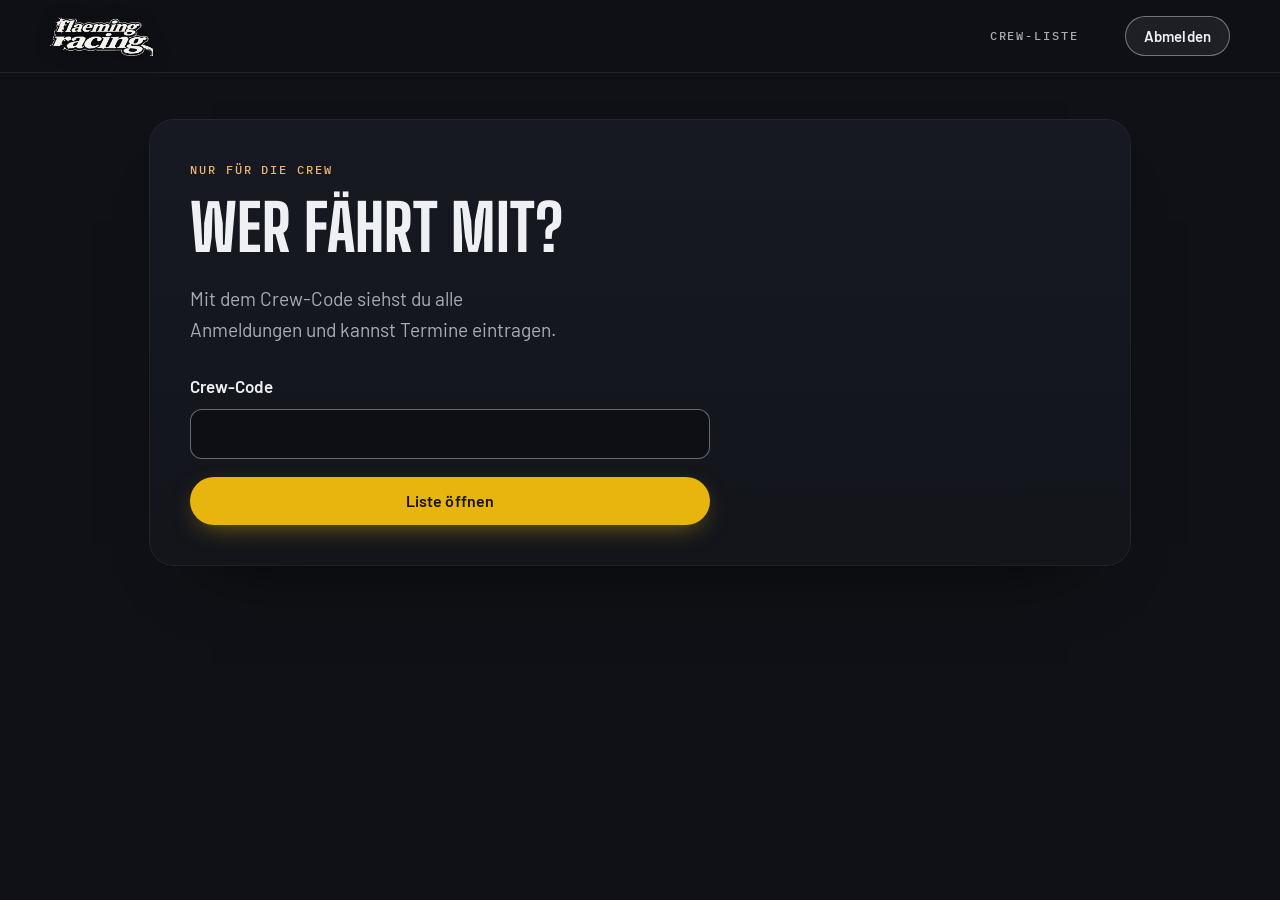
==== crew.html @ 94ff25c2 "Flaeming Racing Website: Garagentor-Held, Abschnitte, Anmeldung mit Crew-Liste Co-Authored-By: Claud" ====
<!doctype html>
<html lang="de">
<head>
<meta charset="utf-8">
<meta name="viewport" content="width=device-width, initial-scale=1, viewport-fit=cover">
<title>Crew-Liste · Flaeming Racing</title>
<meta name="robots" content="noindex, nofollow">
<meta name="theme-color" content="#101116">
<meta name="color-scheme" content="dark">
<link rel="icon" href="data:image/svg+xml,%3Csvg xmlns='http://www.w3.org/2000/svg' viewBox='0 0 64 64'%3E%3Crect width='64' height='64' rx='14' fill='%23101116'/%3E%3Cpath d='M7 30h7c6 0 9-8 19-8 9 0 14 4 18 8l5 2v4l-5 2c-4 4-9 8-18 8-10 0-13-8-19-8H7z' fill='%23c9cdd3'/%3E%3Crect x='51' y='31' width='8' height='6' rx='2' fill='%23e8b40e'/%3E%3C/svg%3E">
<link rel="stylesheet" href="assets/fonts/fonts.css">
<link rel="stylesheet" href="assets/css/site.css">
<link rel="stylesheet" href="assets/css/crew.css">
</head>
<body class="crew-seite">
<header class="nav fest">
  <a class="nav-logo" href="index.html" aria-label="Zur Startseite">
    <img src="assets/bilder/logo-schrift.png" alt="Flaeming Racing" width="756" height="294">
  </a>
  <p class="crew-titel mono">Crew-Liste</p>
  <button class="btn btn-glas btn-klein" id="abmelden" type="button" hidden>Abmelden</button>
</header>

<main class="crew-main" id="main" tabindex="-1">
  <!-- Anmelden mit Crew-Code -->
  <section class="crew-karte" id="tuer">
    <p class="kicker">Nur für die Crew</p>
    <h1 class="h-sek">Wer fährt mit?</h1>
    <p class="lead">Mit dem Crew-Code siehst du alle Anmeldungen und kannst Termine eintragen.</p>
    <form id="code-form" class="crew-form" novalidate>
      <div class="feld">
        <label for="code">Crew-Code</label>
        <input id="code" type="password" autocomplete="current-password" required>
      </div>
      <p class="fehler" id="code-fehler" role="alert"></p>
      <button class="btn btn-gelb" type="submit">Liste öffnen</button>
    </form>
  </section>

  <!-- Die Liste -->
  <div id="liste" hidden>
    <section class="crew-karte">
      <h2 class="crew-h" id="termin-h">Termin eintragen</h2>
      <form id="termin-form" class="crew-form crew-raster" novalidate>
        <input type="hidden" id="t-id">
        <div class="feld"><label for="t-datum">Datum</label><input id="t-datum" type="date" required></div>
        <div class="feld"><label for="t-km">Kilometer <span class="frei">freiwillig</span></label><input id="t-km" type="number" min="1" max="1000" inputmode="numeric" placeholder="50"></div>
        <div class="feld"><label for="t-status">Status</label>
          <select id="t-status"><option value="geplant">geplant</option><option value="verschoben">verschoben</option><option value="abgesagt">abgesagt</option></select></div>
        <div class="feld feld-breit"><label for="t-hinweis">Hinweis <span class="frei">freiwillig</span></label><input id="t-hinweis" type="text" maxlength="140" placeholder="z. B. Verschoben wegen Regen"></div>
        <p class="fehler feld-breit" id="termin-fehler" role="alert"></p>
        <div class="knoepfe feld-breit">
          <button class="btn btn-gelb" type="submit" id="termin-speichern">Termin speichern</button>
          <button class="btn btn-glas" type="button" id="termin-neu" hidden>Neuer Termin statt Ändern</button>
        </div>
        <p class="hilfe feld-breit">Ein neuer Termin übernimmt alle Anmeldungen, die noch ohne Termin sind. Termine verschwinden 30 Tage nach der Ausfahrt von selbst, mit ihren Anmeldungen.</p>
      </form>
    </section>

    <div id="termine"></div>

    <section class="crew-karte crew-klein">
      <h2 class="crew-h">Crew-Code ändern</h2>
      <form id="neu-form" class="crew-form crew-raster" novalidate>
        <div class="feld"><label for="neu-code">Neuer Code</label><input id="neu-code" type="password" autocomplete="new-password" minlength="6"></div>
        <div class="feld"><label for="neu-code2">Noch einmal</label><input id="neu-code2" type="password" autocomplete="new-password" minlength="6"></div>
        <p class="fehler feld-breit" id="neu-fehler" role="alert"></p>
        <div class="knoepfe feld-breit"><button class="btn btn-glas" type="submit">Code ändern</button></div>
      </form>
    </section>
  </div>
  <p class="crew-status" id="status" aria-live="polite"></p>
</main>

<template id="tpl-termin">
  <section class="crew-karte termin">
    <div class="termin-kopf">
      <div>
        <p class="mono termin-status"></p>
        <h2 class="crew-h termin-datum"></h2>
        <p class="termin-hinweis"></p>
      </div>
      <div class="knoepfe">
        <button class="btn btn-glas btn-klein" data-aktion="kopieren" type="button">Namen kopieren</button>
        <button class="btn btn-glas btn-klein" data-aktion="bearbeiten" type="button">Bearbeiten</button>
        <button class="btn btn-glas btn-klein btn-gefahr" data-aktion="loeschen" type="button">Termin löschen</button>
      </div>
    </div>
    <p class="termin-anzahl"></p>
    <ul class="leute" role="list"></ul>
  </section>
</template>

<script src="assets/js/crew.js" defer></script>
</body>
</html>
---- assets/fonts/fonts.css ----
@font-face{font-family:'Barlow';font-style:normal;font-weight:400;font-display:swap;src:url('barlow-400.woff2') format('woff2');unicode-range:U+0000-00FF, U+0131, U+0152-0153, U+02BB-02BC, U+02C6, U+02DA, U+02DC, U+0304, U+0308, U+0329, U+2000-206F, U+20AC, U+2122, U+2191, U+2193, U+2212, U+2215, U+FEFF, U+FFFD}
@font-face{font-family:'Barlow';font-style:normal;font-weight:500;font-display:swap;src:url('barlow-500.woff2') format('woff2');unicode-range:U+0000-00FF, U+0131, U+0152-0153, U+02BB-02BC, U+02C6, U+02DA, U+02DC, U+0304, U+0308, U+0329, U+2000-206F, U+20AC, U+2122, U+2191, U+2193, U+2212, U+2215, U+FEFF, U+FFFD}
@font-face{font-family:'Barlow';font-style:normal;font-weight:600;font-display:swap;src:url('barlow-600.woff2') format('woff2');unicode-range:U+0000-00FF, U+0131, U+0152-0153, U+02BB-02BC, U+02C6, U+02DA, U+02DC, U+0304, U+0308, U+0329, U+2000-206F, U+20AC, U+2122, U+2191, U+2193, U+2212, U+2215, U+FEFF, U+FFFD}
@font-face{font-family:'IBM Plex Mono';font-style:normal;font-weight:500;font-display:swap;src:url('ibm-plex-mono-500.woff2') format('woff2');unicode-range:U+0000-00FF, U+0131, U+0152-0153, U+02BB-02BC, U+02C6, U+02DA, U+02DC, U+0304, U+0308, U+0329, U+2000-206F, U+20AC, U+2122, U+2191, U+2193, U+2212, U+2215, U+FEFF, U+FFFD}
@font-face{font-family:'Big Shoulders Display';font-style:normal;font-weight:800 900;font-display:swap;src:url('big-shoulders-display.woff2') format('woff2');unicode-range:U+0000-00FF, U+0131, U+0152-0153, U+02BB-02BC, U+02C6, U+02DA, U+02DC, U+0304, U+0308, U+0329, U+2000-206F, U+20AC, U+2122, U+2191, U+2193, U+2212, U+2215, U+FEFF, U+FFFD}
---- assets/css/site.css ----
/* Flaeming Racing · Gestaltung
   Farben aus den Bildern gemessen: Decke #121318, Abendhimmel #616399, Horizont #d28c66,
   Boden im Licht #eeb46f, Tank-Gelb der gelben Simme #e8b40e. */

:root{
  --canvas:#101116;
  --panel:#171922;
  --panel-2:#1d2029;
  --linie:rgba(238,240,243,.09);
  --linie-stark:rgba(238,240,243,.42);
  --accent:#e8b40e;
  --accent-hover:#f5c52a;
  --accent-muted:rgba(232,180,14,.22);
  --accent-text:#16130a;
  --glow:#eeb46f;
  --horizont:#d28c66;
  --daemmerung:#616399;
  --dunst:#8fa3c2;
  --text-primary:#eef0f3;
  --text-secondary:#a9adb8;
  --fehler:#ff9b8a;

  --f-display:'Big Shoulders Display',Impact,'Arial Narrow',sans-serif;
  --f-text:'Barlow',system-ui,-apple-system,'Segoe UI',sans-serif;
  --f-mono:'IBM Plex Mono',ui-monospace,Consolas,monospace;

  --ease-out:cubic-bezier(.16,1,.3,1);
  --ease-io:cubic-bezier(.65,0,.35,1);
  --tshadow:0 1px 2px rgba(5,5,10,.95),0 3px 12px rgba(5,5,10,.78),0 10px 44px rgba(5,5,10,.8);
  --rand:min(1180px,calc(100vw - 40px));
}

*,*::before,*::after{box-sizing:border-box}
html{overflow-x:hidden;overflow-x:clip;scroll-behavior:smooth;-webkit-text-size-adjust:100%;scroll-padding-top:84px}
body{margin:0;overflow-x:hidden;overflow-x:clip;background:var(--canvas);color:var(--text-primary);
  font:400 1.0625rem/1.6 var(--f-text);-webkit-font-smoothing:antialiased;
  animation:seiteEin .9s var(--ease-out) both}
@keyframes seiteEin{from{opacity:0}to{opacity:1}}
img{max-width:100%;height:auto;display:block}
a{color:inherit}
::selection{background:var(--accent);color:var(--accent-text)}
:focus-visible{outline:2px solid var(--accent);outline-offset:3px;border-radius:4px}
.skip{position:fixed;left:12px;top:-60px;z-index:100;background:var(--accent);color:var(--accent-text);padding:10px 14px;border-radius:8px;font-weight:600;text-decoration:none;transition:top .3s var(--ease-out)}
.skip:focus{top:12px}
main:focus{outline:none}
.sr{position:absolute;width:1px;height:1px;padding:0;margin:-1px;overflow:hidden;clip:rect(0 0 0 0);white-space:nowrap;border:0}

/* ---------- feste Umgebung hinter allem ---------- */
.env{position:fixed;inset:0;z-index:-1;pointer-events:none;overflow:hidden;background:var(--canvas)}
.env-glow{position:absolute;left:50%;bottom:-38vh;width:140vw;height:70vh;transform:translateX(-50%);
  background:radial-gradient(closest-side,rgba(238,180,111,.13),rgba(210,140,102,.05) 55%,rgba(238,180,111,0));
  animation:atmen 64s ease-in-out -20s infinite alternate}
.env-haze{position:absolute;border-radius:50%;filter:blur(60px);opacity:.5}
.env-haze.h1{left:-10vw;top:20vh;width:60vw;height:40vh;background:radial-gradient(closest-side,rgba(143,163,194,.10),rgba(143,163,194,0));animation:ziehen 96s ease-in-out -30s infinite alternate}
.env-haze.h2{right:-15vw;top:55vh;width:55vw;height:45vh;background:radial-gradient(closest-side,rgba(97,99,153,.12),rgba(97,99,153,0));animation:ziehen 120s ease-in-out -70s infinite alternate-reverse}
.env-haze.h3{left:30vw;top:-10vh;width:50vw;height:35vh;background:radial-gradient(closest-side,rgba(143,163,194,.07),rgba(143,163,194,0));animation:ziehen 140s ease-in-out -10s infinite alternate}
.env-grain{position:absolute;inset:-50%;opacity:.07;mix-blend-mode:overlay;
  background-image:url("data:image/svg+xml,%3Csvg xmlns='http://www.w3.org/2000/svg' width='160' height='160'%3E%3Cfilter id='n'%3E%3CfeTurbulence type='fractalNoise' baseFrequency='.9' numOctaves='2' stitchTiles='stitch'/%3E%3C/filter%3E%3Crect width='160' height='160' filter='url(%23n)' opacity='.8'/%3E%3C/svg%3E")}
@keyframes atmen{from{opacity:.65;transform:translateX(-50%) scale(1)}to{opacity:1;transform:translateX(-50%) scale(1.08)}}
@keyframes ziehen{from{transform:translate3d(0,0,0)}to{transform:translate3d(12vw,-6vh,0)}}

/* ---------- Navigation ---------- */
.nav{position:fixed;inset:0 0 auto 0;z-index:50;display:flex;align-items:center;gap:28px;
  padding:14px max(20px,calc((100vw - 1180px)/2));height:72px;transition:background .5s var(--ease-out),box-shadow .5s var(--ease-out),backdrop-filter .5s}
.nav.fest{background:rgba(16,17,22,.78);backdrop-filter:blur(14px) saturate(1.2);-webkit-backdrop-filter:blur(14px) saturate(1.2);box-shadow:0 1px 0 var(--linie)}
.nav-logo{display:block;flex:none}
.nav-logo img{height:40px;width:auto;filter:drop-shadow(0 2px 8px rgba(0,0,0,.6))}
.nav-links{display:flex;gap:26px;margin-left:auto}
.nav-links a{font:500 .8125rem/1 var(--f-mono);letter-spacing:.14em;text-transform:uppercase;text-decoration:none;color:var(--text-secondary);
  padding:10px 0;position:relative;transition:color .3s var(--ease-out)}
.nav-links a::after{content:"";position:absolute;left:0;right:0;bottom:2px;height:1px;background:var(--glow);transform:scaleX(0);transform-origin:left;transition:transform .45s var(--ease-out)}
.nav-links a:hover{color:var(--text-primary)}
.nav-links a:hover::after{transform:scaleX(1)}

/* ---------- Knöpfe ---------- */
.btn{display:inline-flex;align-items:center;justify-content:center;gap:10px;min-height:48px;padding:12px 24px;border-radius:999px;
  font:600 1rem/1.1 var(--f-text);letter-spacing:.01em;text-decoration:none;cursor:pointer;border:1px solid transparent;text-shadow:none;
  transition:transform .35s var(--ease-out),background-color .35s var(--ease-out),border-color .35s var(--ease-out),box-shadow .35s var(--ease-out),color .35s var(--ease-out)}
.btn-gelb{background:var(--accent);color:var(--accent-text);box-shadow:0 8px 26px -10px rgba(232,180,14,.65)}
.btn-gelb:hover{background:var(--accent-hover);transform:translateY(-2px);box-shadow:0 14px 34px -12px rgba(232,180,14,.75)}
.btn-glas{background:rgba(238,240,243,.07);color:var(--text-primary);border-color:var(--linie-stark);backdrop-filter:blur(8px);-webkit-backdrop-filter:blur(8px)}
.btn-glas:hover{background:rgba(238,240,243,.13);border-color:rgba(238,240,243,.6);transform:translateY(-2px)}
.btn-klein{min-height:40px;padding:9px 18px;font-size:.9375rem}
.btn-gross{min-height:56px;padding:16px 30px;font-size:1.0625rem;width:100%}
.btn:active{transform:translateY(0) scale(.98)}
.knoepfe{display:flex;flex-wrap:wrap;gap:12px}

/* ---------- Schrift ---------- */
.kicker,.mono{font-family:var(--f-mono);font-weight:500;letter-spacing:.16em;text-transform:uppercase;font-size:.75rem;color:var(--glow)}
.kicker{margin:0 0 18px}
.h-held{font:900 clamp(2.6rem,7.2vw,6.4rem)/.92 var(--f-display);text-transform:uppercase;letter-spacing:.005em;margin:0}
.h-band{font:900 clamp(2.2rem,5.4vw,4.6rem)/.95 var(--f-display);text-transform:uppercase;margin:0}
.h-sek{font:800 clamp(2.3rem,5vw,4.2rem)/.98 var(--f-display);text-transform:uppercase;letter-spacing:.005em;margin:0 0 24px;max-width:16ch}
.lead{font-size:clamp(1.0625rem,1.5vw,1.25rem);color:var(--text-secondary);margin:0 0 28px;max-width:52ch}
.unter{font:500 clamp(1.05rem,1.7vw,1.375rem)/1.45 var(--f-text);margin:14px 0 0;color:var(--text-primary);max-width:40ch;text-wrap:balance}
.h-held,.h-band,.h-sek,.lead,.station p,.frage summary,.termin-info{text-wrap:balance}

/* ---------- Held ---------- */
.hero{position:relative}
.wrap{position:relative;height:100vh;height:100svh;min-height:560px;overflow:hidden;
  background:#0b0b0f url('../hero/garage-offen-1920.jpg') 50% 50%/cover no-repeat}
.stage{display:none;position:absolute;left:0;top:0;width:2752px;height:1536px;transform-origin:0 0;will-change:transform;--d:0;--w:1}
.stage img{max-width:none}
.lay{position:absolute;left:0;top:0;width:2752px;height:1536px;display:block}
.waende{opacity:var(--w);will-change:opacity}
.torclip{position:absolute;left:866px;top:278px;width:1024px;height:934px;overflow:hidden}
.torclip img{display:block;width:1024px;height:934px;transform:translate3d(0,calc(var(--d) * -934px),0);will-change:transform}
.torglow{position:absolute;left:836px;width:1084px;top:1172px;height:80px;transform:translate3d(0,calc(var(--d) * -934px),0);
  background:radial-gradient(ellipse 58% 46% at 50% 50%,rgba(255,176,92,.6),rgba(255,140,40,0) 70%);mix-blend-mode:screen;opacity:calc(.3 + var(--d) * .45)}
.beam{clip-path:polygon(866px 1212px,1890px 1212px,2440px 1536px,310px 1536px);
  background:linear-gradient(180deg,rgba(255,180,96,.36),rgba(255,150,60,.08) 70%,rgba(255,150,60,0));mix-blend-mode:screen;opacity:calc(var(--d) * .9)}
.dunst{position:absolute;border-radius:50%;filter:blur(46px);mix-blend-mode:screen;opacity:calc(.22 + var(--d) * .6);animation:wabern 72s ease-in-out infinite alternate}
.dunst.d1{left:640px;top:520px;width:960px;height:440px;background:radial-gradient(closest-side,rgba(150,175,215,.32),rgba(150,175,215,0));animation-delay:-14s}
.dunst.d2{left:1440px;top:360px;width:820px;height:540px;background:radial-gradient(closest-side,rgba(140,165,210,.26),rgba(140,165,210,0));animation-duration:94s;animation-delay:-41s}
.dunst.d3{left:880px;top:980px;width:1140px;height:320px;background:radial-gradient(closest-side,rgba(255,190,120,.24),rgba(255,190,120,0));animation-duration:82s;animation-delay:-27s}
.dunst.d4{left:300px;top:200px;width:700px;height:500px;background:radial-gradient(closest-side,rgba(143,163,194,.16),rgba(143,163,194,0));animation-duration:110s;animation-delay:-63s}
@keyframes wabern{from{transform:translate3d(-60px,12px,0) scale(1)}to{transform:translate3d(80px,-34px,0) scale(1.16)}}
.scrim{position:absolute;inset:0;pointer-events:none;
  background:linear-gradient(180deg,rgba(10,10,16,.62) 0,rgba(10,10,16,0) 20%),radial-gradient(ellipse 120% 90% at 50% 45%,rgba(10,10,18,0) 35%,rgba(10,10,18,.62) 100%)}

/* Bänder über der Szene */
.bands{display:none}
.band{position:absolute;isolation:isolate;opacity:0;text-shadow:var(--tshadow);--k:0}
.band::before{content:"";position:absolute;inset:-18% -12%;z-index:-1;pointer-events:none;opacity:calc(.25 + .75 * var(--k));
  background:radial-gradient(ellipse 66% 60% at 50% 50%,rgba(5,5,10,var(--sa,.66)) 0%,rgba(5,5,10,calc(var(--sa,.66) * .66)) 46%,rgba(5,5,10,0) 76%)}
.band .btn{text-shadow:none}
.b1{left:50%;top:21vh;width:min(880px,90vw);transform:translateX(-50%);text-align:center;--sa:.8}
.b1 .kicker{color:var(--text-primary);opacity:.86}
.b2{left:max(24px,5vw);bottom:15vh;width:min(560px,40vw);--sa:.66}
.b3{right:max(24px,5vw);bottom:15vh;width:min(560px,40vw);text-align:right;--sa:.66}
.b4{left:50%;top:19vh;width:min(920px,92vw);transform:translateX(-50%);text-align:center;--sa:.72}
.b4 .unter{margin-left:auto;margin-right:auto}
.b4 .knoepfe{justify-content:center;margin-top:26px}

/* zerlegter Text */
.split .w{display:inline-block;white-space:nowrap}
.split .c{display:inline-block}
/* Lichtspalt: Buchstaben steigen aus einer Linie auf */
[data-fx="spalt"] .w{overflow:hidden;padding:.08em .03em .16em;margin:-.08em -.03em -.16em;vertical-align:top}
[data-fx="spalt"] .c{--kc:clamp(0,(var(--k) - var(--th,0)) * 3.2,1);transform:translate3d(0,calc((1 - var(--kc)) * 110%),0);opacity:calc(.15 + .85 * var(--kc))}
.spaltlinie{display:block;height:2px;width:min(560px,74vw);margin:22px auto 0;background:linear-gradient(90deg,rgba(238,180,111,0),var(--glow),rgba(238,180,111,0));
  box-shadow:0 0 18px 1px rgba(238,180,111,.55);transform:scaleX(var(--k))}
/* Anheben: Wörter steigen mit dem Tor */
[data-fx="heben"] .w{--kc:clamp(0,(var(--k) - var(--th,0)) * 2.8,1);opacity:var(--kc);transform:translate3d(0,calc((1 - var(--kc)) * 30px),0)}
/* Unscharf zu scharf: der Dunst klart auf */
.blur-paar{position:relative}
.blur-paar .weich{position:absolute;inset:0;filter:blur(10px);opacity:calc(1 - var(--k))}
.blur-paar .scharf{opacity:var(--k);transform:scale(calc(.96 + .04 * var(--k)))}
/* Ankommen: Wort für Wort, dann Unterzeile, dann Knöpfe */
[data-fx="wort"] .w{--kc:clamp(0,(var(--k) - var(--th,0)) * 3,1);opacity:var(--kc);transform:translate3d(0,calc((1 - var(--kc)) * 36px),0)}
.staffel-s{--ks:clamp(0,(var(--k) - .5) * 4,1);opacity:var(--ks);transform:translate3d(0,calc((1 - var(--ks)) * 14px),0)}
.staffel-b{--kb:clamp(0,(var(--k) - .66) * 4,1);opacity:var(--kb);transform:translate3d(0,calc((1 - var(--kb)) * 14px),0)}

.statisch{position:absolute;left:50%;top:50%;transform:translate(-50%,-50%);width:min(900px,calc(100vw - 40px));text-align:center;text-shadow:var(--tshadow);isolation:isolate}
.statisch::before{content:"";position:absolute;inset:-20% -10%;z-index:-1;background:radial-gradient(ellipse 66% 60% at 50% 50%,rgba(5,5,10,.7),rgba(5,5,10,.46) 46%,rgba(5,5,10,0) 76%)}
.statisch .kicker{color:var(--text-primary)}
.statisch .unter{margin:16px auto 0}
.statisch .knoepfe{justify-content:center;margin-top:26px}

.cue{display:none;position:absolute;left:50%;bottom:28px;transform:translateX(-50%);flex-direction:column;align-items:center;gap:10px;
  font:500 .6875rem/1 var(--f-mono);letter-spacing:.2em;text-transform:uppercase;color:var(--text-primary);text-shadow:var(--tshadow);opacity:var(--cue,1);transition:opacity .4s}
.cue i{width:1px;height:42px;background:linear-gradient(180deg,rgba(238,240,243,.9),rgba(238,240,243,0));animation:tropfen 2.4s var(--ease-io) -1s infinite}
@keyframes tropfen{0%{transform:scaleY(0);transform-origin:top}45%{transform:scaleY(1);transform-origin:top}55%{transform:scaleY(1);transform-origin:bottom}100%{transform:scaleY(0);transform-origin:bottom}}
.ring{display:none;position:absolute;right:22px;bottom:22px;width:30px;height:30px;color:var(--glow);transform:rotate(-90deg);transition:opacity .6s var(--ease-out)}
.ring.fertig{opacity:0}

/* Scroll-Modus (JavaScript an, keine reduzierte Bewegung) */
html.scrub .hero{height:520vh}
html.scrub .wrap{position:sticky;top:0;background:#0b0b0f}
html.scrub .stage{display:block}
html.scrub .bands{display:block}
html.scrub .statisch{display:none}
html.scrub .cue{display:flex}
html.scrub .ring{display:block}

/* ---------- Auspuff: das Markenzeichen am linken Rand ---------- */
.auspuff-feld{position:absolute;left:0;width:90px;pointer-events:none;z-index:1}
.auspuff{position:absolute;inset:0;width:100%;height:100%;overflow:visible}
.rohr{fill:none;stroke:url(#chrom);stroke-width:10;stroke-linecap:butt;stroke-linejoin:round}
.rohr-kante{fill:none;stroke:#07080b;stroke-width:13;stroke-linecap:butt;stroke-linejoin:round}
.rohr-glut{fill:none;stroke:rgba(238,180,111,.22);stroke-width:22;stroke-linecap:round;filter:blur(10px)}
.rohr-ende{fill:#1b1d23;stroke:#c9cdd3;stroke-width:3}

/* ---------- Abschnitte allgemein ---------- */
.sek{position:relative;width:var(--rand);margin:0 auto;padding:clamp(96px,13vw,176px) 0}
.spalt{height:2px;width:var(--rand);margin:0 auto;background:linear-gradient(90deg,rgba(238,180,111,0),rgba(238,180,111,.8),rgba(238,180,111,0));
  box-shadow:0 0 24px 2px rgba(238,180,111,.3);transform:scaleX(0);transition:transform 1.4s var(--ease-out)}
.spalt.in{transform:scaleX(1);animation:flackern 6s ease-in-out -2.2s infinite}
@keyframes flackern{0%,100%{opacity:1}48%{opacity:.82}52%{opacity:.95}}

/* Einblenden beim Scrollen */
.reveal{opacity:0;transform:translate3d(0,26px,0);transition:opacity .9s var(--ease-out),transform 1.1s var(--ease-out)}
.reveal.in{opacity:1;transform:none}

/* ---------- A. Crew ---------- */
.crew{display:grid;grid-template-columns:minmax(0,5fr) minmax(0,7fr);gap:clamp(36px,6vw,96px);align-items:center}
.crew-bild figure{margin:0;position:relative;max-width:400px;margin-left:auto}
.crew-bild img{width:100%;aspect-ratio:9/16;object-fit:cover;border-radius:22px;box-shadow:0 40px 80px -40px rgba(0,0,0,.9),0 0 0 1px var(--linie)}
.crew-bild figure::after{content:"";position:absolute;left:12%;right:12%;bottom:-2px;height:2px;border-radius:2px;background:var(--glow);
  box-shadow:0 0 26px 4px rgba(238,180,111,.45);opacity:.9;animation:atmen2 7s ease-in-out -3s infinite alternate}
@keyframes atmen2{from{opacity:.55}to{opacity:1}}
.crew-bild figcaption{margin-top:18px;text-align:center;color:var(--text-secondary)}
.zahlen{display:grid;grid-template-columns:repeat(3,minmax(0,1fr));gap:18px;margin:8px 0 0;max-width:560px}
.zahlen div{border-top:1px solid var(--linie-stark);padding-top:16px;display:flex;flex-direction:column-reverse;gap:6px}
.zahlen dt{color:var(--text-secondary);font-size:.6875rem}
.zahlen dd{margin:0;font:800 clamp(2rem,3.6vw,3rem)/1 var(--f-display)}

/* ---------- B. Garage (Instagram) ---------- */
.garage-kopf{text-align:center;display:flex;flex-direction:column;align-items:center;margin-bottom:clamp(40px,6vw,72px)}
.garage-kopf .h-sek{max-width:none}
.garage-kopf .lead{margin-bottom:0}
.raster{list-style:none;margin:0;padding:0;display:grid;grid-template-columns:repeat(3,minmax(0,1fr));gap:clamp(14px,2.2vw,28px)}
.kachel:nth-child(3n+2){margin-top:56px}
.kachel:nth-child(3n+2).reveal{transition-delay:.08s}
.kachel:nth-child(3n).reveal{transition-delay:.16s}
.kachel a{position:relative;display:block;aspect-ratio:9/16;border-radius:18px;overflow:hidden;text-decoration:none;background:var(--panel);
  box-shadow:0 30px 60px -36px rgba(0,0,0,.95),0 0 0 1px var(--linie);transition:transform .5s var(--ease-out),box-shadow .5s var(--ease-out)}
.kachel img{width:100%;height:100%;object-fit:cover;transition:transform .9s var(--ease-out),filter .6s var(--ease-out);filter:saturate(.92)}
.kachel a::after{content:"";position:absolute;inset:auto 0 0 0;height:46%;background:linear-gradient(180deg,rgba(10,10,16,0),rgba(10,10,16,.86))}
.kachel-txt{position:absolute;left:16px;right:16px;bottom:16px;z-index:1;color:var(--text-primary);font-size:.6875rem;transition:transform .5s var(--ease-out)}
.kachel a:hover{transform:translateY(-6px);box-shadow:0 40px 70px -34px rgba(0,0,0,.95),0 0 0 1px rgba(238,180,111,.4)}
.kachel a:hover img{transform:scale(1.045);filter:saturate(1.05)}
.kachel a:hover .kachel-txt{transform:translateY(-4px)}
.kachel-mehr a{display:flex;flex-direction:column;align-items:center;justify-content:center;gap:18px;text-align:center;padding:24px;
  background:radial-gradient(ellipse 80% 60% at 50% 100%,rgba(238,180,111,.16),rgba(238,180,111,0) 70%),var(--panel)}
.kachel-mehr a::after{display:none}
.mehr-ring{width:96px;height:96px;border-radius:50%;padding:3px;background:conic-gradient(from 200deg,var(--accent),var(--glow),var(--daemmerung),var(--accent))}
.mehr-ring img{width:100%;height:100%;border-radius:50%;border:3px solid var(--panel)}
.mehr-txt{font:800 clamp(1.5rem,2.4vw,2rem)/1.05 var(--f-display);text-transform:uppercase}
.mehr-pfeil{color:var(--glow);font-size:.6875rem}

/* ---------- C. Ausfahrt ---------- */
.ausfahrt-kopf{max-width:640px}
.strecke{position:relative;margin-top:clamp(36px,5vw,64px)}
.strasse{position:absolute;left:0;right:0;top:4px;width:100%;height:120px;overflow:visible}
.strasse-rand{fill:none;stroke:rgba(238,240,243,.12);stroke-width:34;stroke-linecap:round}
.strasse-mitte{fill:none;stroke:var(--glow);stroke-width:2;stroke-dasharray:14 16;opacity:.75}
.strasse{clip-path:inset(0 100% 0 0);transition:clip-path 2s var(--ease-io)}
.strecke.in .strasse{clip-path:inset(0 0 0 0)}
.stationen{list-style:none;margin:0;padding:0;position:relative;display:grid;grid-template-columns:repeat(4,minmax(0,1fr));gap:clamp(16px,2.6vw,36px)}
.station{padding-top:20px}
.station:nth-child(2).reveal{transition-delay:.1s}.station:nth-child(3).reveal{transition-delay:.2s}.station:nth-child(4).reveal{transition-delay:.3s}
.symbol{display:grid;place-items:center;width:84px;height:84px;border-radius:50%;background:radial-gradient(circle at 50% 30%,#262a35,var(--panel) 70%);
  box-shadow:0 0 0 1px var(--linie),0 18px 40px -20px rgba(0,0,0,.9);margin-bottom:22px;position:relative}
.symbol::after{content:"";position:absolute;inset:-6px;border-radius:50%;border:1px solid rgba(238,180,111,.28);opacity:.6;animation:atmen2 5s ease-in-out infinite alternate}
.station:nth-child(2) .symbol::after{animation-delay:-1.3s}.station:nth-child(3) .symbol::after{animation-delay:-2.6s}.station:nth-child(4) .symbol::after{animation-delay:-3.9s}
.symbol svg{width:40px;height:40px;fill:none;stroke:var(--text-primary);stroke-width:2.2;stroke-linecap:round;stroke-linejoin:round}
.station .nr{display:block;color:var(--glow);margin-bottom:8px}
.station h3{font:800 clamp(1.5rem,2.2vw,1.9rem)/1.05 var(--f-display);text-transform:uppercase;margin:0 0 10px}
.station p{margin:0;color:var(--text-secondary);max-width:30ch}

/* ---------- D. Antreten ---------- */
.antreten{display:flex;justify-content:center}
.antreten-box{position:relative;width:min(760px,100%);text-align:center;display:flex;flex-direction:column;align-items:center;
  padding:clamp(40px,6vw,72px) clamp(20px,5vw,64px);border-radius:32px;
  background:radial-gradient(ellipse 70% 55% at 50% 100%,rgba(238,180,111,.14),rgba(238,180,111,0) 70%),linear-gradient(180deg,var(--panel),#12141a);
  box-shadow:0 0 0 1px var(--linie),0 50px 100px -60px rgba(0,0,0,1)}
.antreten-box .h-sek{max-width:none}
.tacho{position:relative;width:min(420px,88vw);margin:10px 0 6px;--v:0}
.tacho svg{width:100%;height:auto;overflow:visible}
.tacho-bahn{fill:none;stroke:rgba(238,240,243,.1);stroke-width:14;stroke-linecap:round}
.tacho-fuell{fill:none;stroke:url(#skala);stroke-width:14;stroke-linecap:round;stroke-dasharray:100;stroke-dashoffset:calc(100 - var(--v) * 100)}
.tacho-striche line{stroke:rgba(238,240,243,.55);stroke-width:2}
.tacho-striche text{fill:var(--text-secondary);font:500 13px var(--f-mono)}
.tacho-nadel{transform-box:view-box;transform-origin:160px 170px;transform:rotate(calc(-90deg + var(--v) * 180deg))}
.tacho-nadel path{fill:var(--accent)}
.tacho-nadel circle{fill:var(--text-primary);stroke:var(--panel);stroke-width:4}
.tacho-kmh{fill:var(--text-secondary);font:500 12px var(--f-mono);letter-spacing:.14em}
.tacho.laeuft .tacho-nadel{animation:zittern .12s linear infinite}
@keyframes zittern{0%{transform:rotate(89deg)}50%{transform:rotate(91deg)}100%{transform:rotate(89deg)}}
.paff{position:absolute;left:50%;bottom:4%;width:1px;height:1px;pointer-events:none}
.paff i{position:absolute;left:-40px;top:-40px;width:80px;height:80px;border-radius:50%;opacity:0;filter:blur(14px);
  background:radial-gradient(closest-side,rgba(143,163,194,.75),rgba(143,163,194,0))}
.tacho.paff-an .paff i{animation:paff 2.6s var(--ease-out) forwards}
.tacho.paff-an .paff i:nth-child(2){animation-delay:.12s;--x:-90px}
.tacho.paff-an .paff i:nth-child(3){animation-delay:.2s;--x:80px}
.tacho.paff-an .paff i:nth-child(4){animation-delay:.32s;--x:-30px}
.tacho.paff-an .paff i:nth-child(5){animation-delay:.42s;--x:40px}
@keyframes paff{0%{opacity:0;transform:translate3d(0,0,0) scale(.4)}20%{opacity:.9}100%{opacity:0;transform:translate3d(var(--x,0px),-150px,0) scale(2.4)}}
.antreten-hilfe{color:var(--text-secondary);margin:6px 0 22px;max-width:36ch}
.btn-kick{position:relative;overflow:hidden;min-width:min(320px,100%);min-height:60px;font-size:1.0625rem;color:var(--text-primary);
  background:rgba(238,240,243,.06);border-color:var(--linie-stark);user-select:none;-webkit-user-select:none;-webkit-touch-callout:none;touch-action:manipulation;--v:0}
.kick-fuell{position:absolute;inset:0;background:linear-gradient(90deg,rgba(232,180,14,.85),var(--accent));transform-origin:left;transform:scaleX(var(--v))}
.kick-txt{position:relative;z-index:1;transition:color .3s}
.btn-kick.halten .kick-txt,.btn-kick.fertig .kick-txt{color:var(--accent-text)}
.btn-kick:hover{border-color:rgba(238,240,243,.65)}
.btn-kick.fertig{background:var(--accent);border-color:var(--accent);cursor:default}
.laeuft{font:900 clamp(2rem,4vw,3rem)/1 var(--f-display);text-transform:uppercase;color:var(--accent);margin:18px 0 0;min-height:1em;opacity:0;transform:scale(.9);
  transition:opacity .5s var(--ease-out),transform .6s var(--ease-out)}
.laeuft.an{opacity:1;transform:none}
.termin-karte{width:min(460px,100%);margin-top:22px;padding:24px;border-radius:20px;background:rgba(238,240,243,.04);box-shadow:0 0 0 1px var(--linie);
  display:grid;gap:8px;justify-items:center;opacity:0;transform:translate3d(0,18px,0);visibility:hidden;
  transition:opacity .7s var(--ease-out) .15s,transform .8s var(--ease-out) .15s,visibility 0s .9s}
.termin-karte.offen{opacity:1;transform:none;visibility:visible;transition-delay:.15s,.15s,0s}
.termin-karte .termin-zeile{font:800 1.5rem/1.1 var(--f-display);text-transform:uppercase;margin:0}
.termin-karte .termin-info{color:var(--text-secondary);margin:0 0 10px;font-size:.9375rem}
.termin-karte .mono{margin:0}

/* ---------- E. Fragen ---------- */
.fragen{display:grid;grid-template-columns:minmax(0,5fr) minmax(0,7fr);gap:clamp(32px,6vw,96px);align-items:start}
.fragen-kopf{position:sticky;top:120px}
.frage{border-bottom:1px solid var(--linie-stark)}
.frage:first-child{border-top:1px solid var(--linie-stark)}
.frage summary{list-style:none;cursor:pointer;display:flex;align-items:center;justify-content:space-between;gap:20px;padding:22px 4px;
  font:600 clamp(1.0625rem,1.6vw,1.25rem)/1.35 var(--f-text);transition:color .3s var(--ease-out)}
.frage summary::-webkit-details-marker{display:none}
.frage summary::after{content:"";flex:none;width:18px;height:18px;
  background:linear-gradient(var(--glow),var(--glow)) 50% 50%/18px 2px no-repeat,linear-gradient(var(--glow),var(--glow)) 50% 50%/2px 18px no-repeat;
  transition:transform .45s var(--ease-out)}
.frage[open] summary::after{transform:rotate(135deg)}
.frage summary:hover{color:var(--glow)}
.frage p{margin:0;padding:0 40px 24px 4px;color:var(--text-secondary);max-width:60ch}
.frage[open] p{animation:aufklappen .55s var(--ease-out)}
@keyframes aufklappen{from{opacity:0;transform:translate3d(0,-8px,0)}to{opacity:1;transform:none}}

/* ---------- F. Mitfahren ---------- */
.mitfahren-kopf{max-width:760px;margin-bottom:clamp(32px,5vw,56px)}
.mitfahren-kopf .h-sek{max-width:18ch}
.termin-zeile{font:800 clamp(1.4rem,2.4vw,1.9rem)/1.1 var(--f-display);text-transform:uppercase;margin:0 0 6px;color:var(--glow)}
.termin-info{color:var(--text-secondary);margin:0}
.mitfahren-grid{display:grid;grid-template-columns:minmax(0,7fr) minmax(0,5fr);gap:clamp(24px,4vw,56px);align-items:start}
.formular{position:relative;padding:clamp(24px,4vw,44px);border-radius:28px;background:linear-gradient(180deg,var(--panel),#13151b);
  box-shadow:0 0 0 1px var(--linie),0 50px 100px -60px rgba(0,0,0,1);display:grid;gap:20px}
.feld{display:grid;gap:8px}
.feld label{font-weight:600}
.frei{font:500 .6875rem/1 var(--f-mono);letter-spacing:.14em;text-transform:uppercase;color:var(--text-secondary);margin-left:6px}
.feld input[type=text]{width:100%;min-height:52px;padding:12px 16px;border-radius:14px;border:1px solid rgba(238,240,243,.4);background:rgba(10,10,16,.55);
  color:var(--text-primary);font:400 1.0625rem/1.3 var(--f-text);transition:border-color .3s var(--ease-out),box-shadow .3s var(--ease-out),background-color .3s}
.feld input[type=text]::placeholder{color:#8a8f9b}
.feld input[type=text]:hover{border-color:rgba(238,240,243,.6)}
.feld input[type=text]:focus{outline:none;border-color:var(--accent);box-shadow:0 0 0 3px var(--accent-muted);background:rgba(10,10,16,.75)}
.feld input[aria-invalid=true]{border-color:var(--fehler)}
.hilfe{margin:0;color:var(--text-secondary);font-size:.875rem}
.feld-haken{grid-template-columns:auto 1fr;align-items:start;gap:14px}
.feld-haken input{width:24px;height:24px;margin:2px 0 0;accent-color:var(--accent);cursor:pointer}
.feld-haken label{font-weight:500;cursor:pointer}
.honig{position:absolute;left:-9999px;width:1px;height:1px;overflow:hidden}
.fehler{margin:0;color:var(--fehler);min-height:0;font-weight:500}
.fehler:empty{display:none}
.hinweis{margin:0;color:var(--text-secondary);font-size:.875rem}
.hinweis a{color:var(--text-primary)}
.erfolg{display:none}
.formular.gesendet > :not(.erfolg){display:none}
.formular.gesendet .erfolg{display:grid;gap:14px;justify-items:start;animation:aufklappen .7s var(--ease-out)}
.erfolg:focus{outline:none}
.erfolg-titel{font:900 clamp(2rem,4vw,3rem)/1 var(--f-display);text-transform:uppercase;color:var(--accent);margin:0}
.erfolg p{margin:0;color:var(--text-secondary)}
.nachricht{padding:clamp(24px,3vw,36px) 0}
.nachricht h3{font:800 clamp(1.6rem,2.6vw,2.2rem)/1.05 var(--f-display);text-transform:uppercase;margin:0 0 10px}
.nachricht p{color:var(--text-secondary);margin:0 0 22px}
.nachricht .knoepfe{flex-direction:column;align-items:stretch;max-width:320px}
.birne{display:block;width:100%;max-width:400px;margin-top:44px;overflow:visible;clip-path:inset(-20% 100% -20% 0);transition:clip-path 1.9s var(--ease-io) .25s;
  filter:drop-shadow(0 18px 22px rgba(0,0,0,.55))}
.nachricht.in .birne{clip-path:inset(-20% -2% -20% 0)}

/* ---------- Fuß ---------- */
.fuss{width:var(--rand);margin:0 auto;padding:72px 0 calc(48px + env(safe-area-inset-bottom));border-top:1px solid var(--linie);
  display:grid;gap:18px;justify-items:center;text-align:center}
.fuss-oben{display:grid;gap:12px;justify-items:center}
.fuss-logo{width:150px;height:auto}
.fuss-oben p{margin:0;color:var(--text-secondary)}
.fuss-links{display:flex;flex-wrap:wrap;gap:8px 26px;justify-content:center}
.fuss-links a{color:var(--text-primary);text-decoration:none;font-weight:500;padding:8px 2px;border-bottom:1px solid transparent;transition:border-color .3s}
.fuss-links a:hover{border-color:var(--glow)}
.fuss-klein{margin:0;color:var(--text-secondary);font-size:.8125rem;max-width:62ch}

/* ---------- Pausen und kurze Fenster ---------- */
body.paused *,body.paused *::before,body.paused *::after{animation-play-state:paused !important}
.sek:not(.sicht) *,.sek:not(.sicht) *::before,.sek:not(.sicht) *::after,.spalt:not(.sicht){animation-play-state:paused}
.aus-sicht .dunst,.aus-sicht .cue i{animation-play-state:paused}
@media (max-height:560px){.cue,.ring{display:none !important}}

/* ---------- Touch ---------- */
@media (pointer:coarse){
  .btn{min-height:48px}
  .nav-links a{padding:14px 0}
  .fuss-links a{padding:12px 4px}
}

/* ---------- Tablet und Handy ---------- */
@media (max-width:960px){
  .nav-links{display:none}
  .nav .btn{margin-left:auto}
  .crew,.fragen,.mitfahren-grid{grid-template-columns:minmax(0,1fr)}
  .crew-bild figure{margin:0 auto;max-width:320px}
  .fragen-kopf{position:static}
  .stationen{grid-template-columns:repeat(2,minmax(0,1fr));row-gap:48px}
  .strasse{display:none}
  .nachricht{padding:0}
}
@media (max-width:720px){
  :root{--rand:calc(100vw - 32px)}
  .nav{height:64px;padding:12px 16px}
  .nav-logo img{height:34px}
  .b1,.b2,.b3,.b4{left:16px;right:16px;width:auto;transform:none;text-align:center;top:13vh;bottom:auto}
  .band::before{inset:-30% -16px -34%;background:radial-gradient(ellipse 82% 64% at 50% 50%,rgba(5,5,10,var(--sa,.66)) 0%,rgba(5,5,10,calc(var(--sa,.66) * .74)) 52%,rgba(5,5,10,0) 80%)}
  .b1{--sa:.88}
  .b2 .unter,.b3 .unter{margin-left:auto;margin-right:auto}
  .b4 .knoepfe{flex-direction:column;align-items:stretch}
  .statisch .knoepfe{flex-direction:column;align-items:stretch}
  .raster{grid-template-columns:repeat(2,minmax(0,1fr))}
  .kachel:nth-child(3n+2){margin-top:0}
  .kachel:nth-child(2n){margin-top:40px}
  .kachel-txt{left:12px;right:12px;bottom:12px;font-size:.625rem;letter-spacing:.1em}
  .zahlen{gap:12px}
  .zahlen dt{font-size:.625rem;letter-spacing:.1em}
  .stationen{grid-template-columns:minmax(0,1fr);row-gap:40px;padding-left:28px;border-left:1px dashed rgba(238,180,111,.4);margin-left:12px}
  .station{padding-top:0}
  .symbol{width:68px;height:68px;margin-bottom:16px}
  .symbol svg{width:32px;height:32px}
  .auspuff-feld{display:none}
  .antreten-box{border-radius:24px}
}

/* ---------- Reduzierte Bewegung: alles im Endzustand ---------- */
@media (prefers-reduced-motion:reduce){
  html{scroll-behavior:auto}
  *,*::before,*::after{animation:none !important;transition:none !important;transition-delay:0s !important}
  .reveal{opacity:1;transform:none}
  .spalt{transform:none}
  .birne{clip-path:none}
  .strasse{clip-path:none}
  .termin-karte{opacity:1;transform:none;visibility:visible}
  .laeuft{opacity:1;transform:none}
  .tacho{--v:1}
  .tacho-nadel{transform:rotate(90deg)}
  .kick-fuell{transform:scaleX(1)}
  .b1,.b4{transform:translateX(-50%)}
  @media (max-width:720px){.b1,.b4{transform:none}}
}
---- assets/css/crew.css ----
/* Crew-Seite: gleiche Welt wie die Startseite, ruhiger */
.crew-seite{animation:none}
.crew-titel{margin:0 0 0 auto;color:var(--text-secondary)}
.crew-seite .nav .btn{margin-left:18px}
.crew-main{width:min(980px,calc(100vw - 32px));margin:0 auto;padding:120px 0 80px;display:grid;gap:24px}
.crew-karte{padding:clamp(22px,4vw,40px);border-radius:24px;background:linear-gradient(180deg,var(--panel),#13151b);box-shadow:0 0 0 1px var(--linie),0 40px 80px -60px #000}
.crew-karte .h-sek{max-width:none}
.crew-klein{opacity:.92}
.crew-h{font:800 clamp(1.6rem,3vw,2.2rem)/1.05 var(--f-display);text-transform:uppercase;margin:0 0 18px}
.crew-form{display:grid;gap:18px;max-width:520px}
.crew-raster{grid-template-columns:repeat(3,minmax(0,1fr));max-width:none;align-items:end}
.feld-breit{grid-column:1/-1}
.crew-form input[type=password],.crew-form input[type=date],.crew-form input[type=number],.crew-form input[type=text],.crew-form select{
  width:100%;min-height:50px;padding:10px 14px;border-radius:12px;border:1px solid rgba(238,240,243,.4);background:rgba(10,10,16,.55);
  color:var(--text-primary);font:400 1rem/1.3 var(--f-text);color-scheme:dark}
.crew-form input:focus,.crew-form select:focus{outline:none;border-color:var(--accent);box-shadow:0 0 0 3px var(--accent-muted)}
.termin-kopf{display:flex;flex-wrap:wrap;justify-content:space-between;gap:16px;align-items:flex-start}
.termin-status{margin:0 0 6px}
.termin-datum{margin:0}
.termin-hinweis{margin:6px 0 0;color:var(--text-secondary)}
.termin-hinweis:empty{display:none}
.termin-anzahl{margin:18px 0 10px;color:var(--glow);font-weight:600}
.status-verschoben .termin-status{color:var(--horizont)}
.status-abgesagt .termin-status{color:var(--fehler)}
.status-abgesagt .termin-datum{text-decoration:line-through;text-decoration-thickness:2px}
.leute{list-style:none;margin:0;padding:0;display:grid}
.leute li{display:grid;grid-template-columns:minmax(0,1.3fr) minmax(0,1fr) minmax(0,1fr) auto;gap:12px;align-items:center;padding:12px 0;border-top:1px solid var(--linie)}
.leute li:first-child{border-top-color:var(--linie-stark)}
.leute .name{font-weight:600}
.leute .klein{color:var(--text-secondary);font-size:.9375rem;overflow-wrap:anywhere}
.leute a{color:var(--text-primary)}
.leer{color:var(--text-secondary);margin:0;padding:8px 0}
.btn-gefahr:hover{border-color:var(--fehler);color:var(--fehler)}
.btn-mini{min-height:36px;padding:6px 12px;font-size:.875rem}
.crew-status{color:var(--text-secondary);text-align:center;min-height:1.5em;margin:0}
@media (max-width:720px){
  .crew-titel{display:none}
  .crew-raster{grid-template-columns:minmax(0,1fr)}
  .leute li{grid-template-columns:minmax(0,1fr) auto}
  .leute .klein{grid-column:1/2}
}
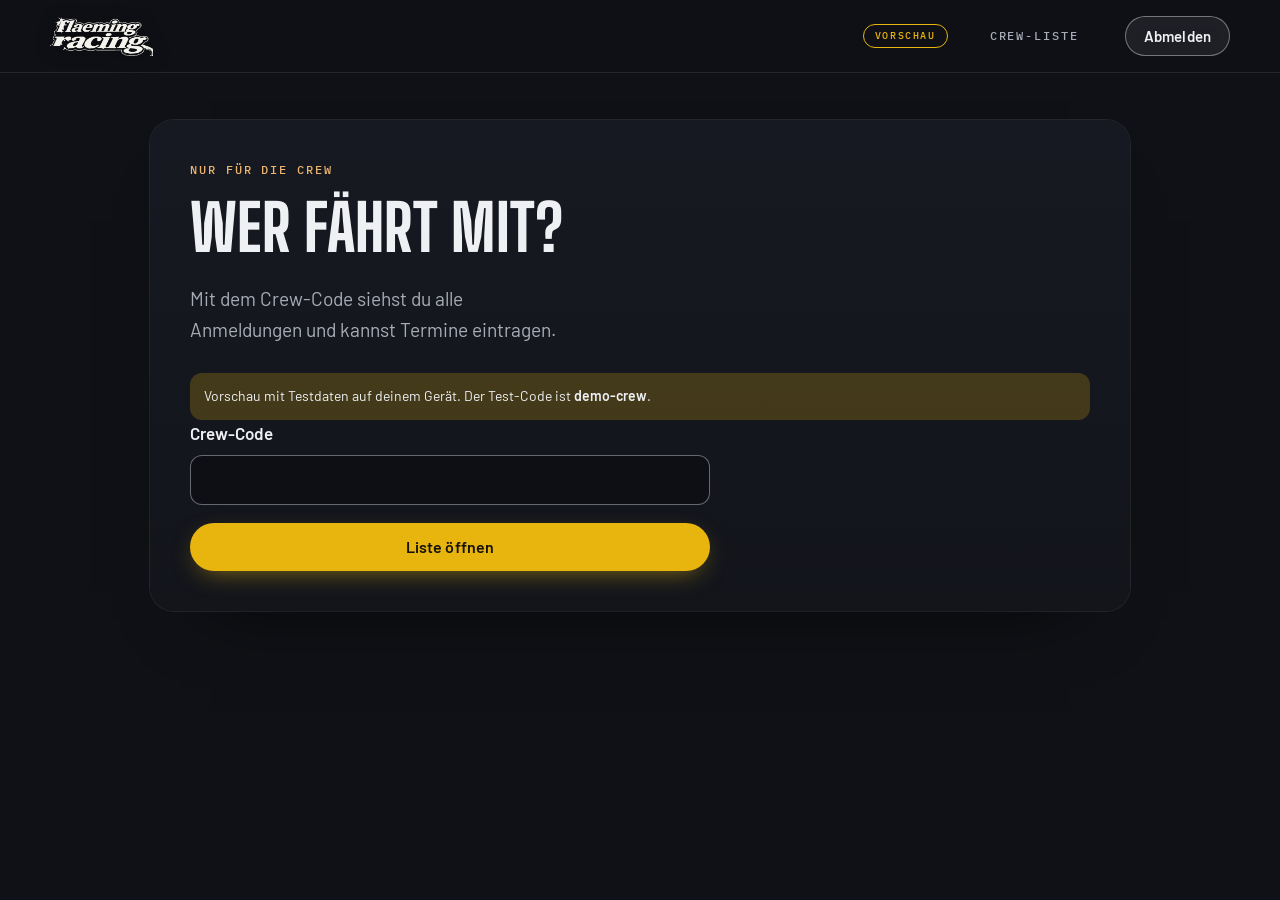
==== commit 0bf34df5: "Vorschau-Schalter: Testdaten, Hinweise, noindex, Vorschau-Adresse fuer Link-Vorschau Co-Authored-By:" ====
--- a/crew.html
+++ b/crew.html
@@ -5,6 +5,8 @@
 <meta name="viewport" content="width=device-width, initial-scale=1, viewport-fit=cover">
 <title>Crew-Liste · Flaeming Racing</title>
 <meta name="robots" content="noindex, nofollow">
+<!-- VORSCHAU: Für den echten Start „fr-modus“ auf „live“ stellen. -->
+<meta name="fr-modus" content="vorschau">
 <meta name="theme-color" content="#101116">
 <meta name="color-scheme" content="dark">
 <link rel="icon" href="data:image/svg+xml,%3Csvg xmlns='http://www.w3.org/2000/svg' viewBox='0 0 64 64'%3E%3Crect width='64' height='64' rx='14' fill='%23101116'/%3E%3Cpath d='M7 30h7c6 0 9-8 19-8 9 0 14 4 18 8l5 2v4l-5 2c-4 4-9 8-18 8-10 0-13-8-19-8H7z' fill='%23c9cdd3'/%3E%3Crect x='51' y='31' width='8' height='6' rx='2' fill='%23e8b40e'/%3E%3C/svg%3E">
@@ -17,6 +19,7 @@
   <a class="nav-logo" href="index.html" aria-label="Zur Startseite">
     <img src="assets/bilder/logo-schrift.png" alt="Flaeming Racing" width="756" height="294">
   </a>
+  <span class="vorschau-chip mono">Vorschau</span>
   <p class="crew-titel mono">Crew-Liste</p>
   <button class="btn btn-glas btn-klein" id="abmelden" type="button" hidden>Abmelden</button>
 </header>
@@ -27,6 +30,7 @@
     <p class="kicker">Nur für die Crew</p>
     <h1 class="h-sek">Wer fährt mit?</h1>
     <p class="lead">Mit dem Crew-Code siehst du alle Anmeldungen und kannst Termine eintragen.</p>
+    <p class="vorschau-hinweis">Vorschau mit Testdaten auf deinem Gerät. Der Test-Code ist <strong>demo-crew</strong>.</p>
     <form id="code-form" class="crew-form" novalidate>
       <div class="feld">
         <label for="code">Crew-Code</label>
--- a/assets/css/site.css
+++ b/assets/css/site.css
@@ -71,6 +71,13 @@
 .nav-links a::after{content:"";position:absolute;left:0;right:0;bottom:2px;height:1px;background:var(--glow);transform:scaleX(0);transform-origin:left;transition:transform .45s var(--ease-out)}
 .nav-links a:hover{color:var(--text-primary)}
 .nav-links a:hover::after{transform:scaleX(1)}
+
+/* ---------- Vorschau-Hinweise (nur mit <meta name="fr-modus" content="vorschau">) ---------- */
+.vorschau-chip,.vorschau-hinweis{display:none}
+html.vorschau .vorschau-chip{display:inline-flex;align-items:center;flex:none;margin-left:14px;padding:6px 11px;border:1px solid var(--accent);border-radius:999px;
+  color:var(--accent);font-size:.625rem;line-height:1;background:rgba(16,17,22,.55)}
+html.vorschau .vorschau-hinweis{display:block;margin:0;padding:12px 14px;border-radius:12px;background:var(--accent-muted);color:var(--text-primary);font-size:.875rem}
+@media (max-width:960px){html.vorschau .vorschau-chip{margin-left:auto}html.vorschau .nav .btn{margin-left:10px}}
 
 /* ---------- Knöpfe ---------- */
 .btn{display:inline-flex;align-items:center;justify-content:center;gap:10px;min-height:48px;padding:12px 24px;border-radius:999px;
@@ -118,18 +125,32 @@
 .scrim{position:absolute;inset:0;pointer-events:none;
   background:linear-gradient(180deg,rgba(10,10,16,.62) 0,rgba(10,10,16,0) 20%),radial-gradient(ellipse 120% 90% at 50% 45%,rgba(10,10,18,0) 35%,rgba(10,10,18,.62) 100%)}
 
+/* Ecken-Abdunklung: nur während Band 2 (links) und Band 3 (rechts) zu sehen, damit der helle Boden die Schrift nicht schluckt */
+.ecke{display:none;position:absolute;inset:0;pointer-events:none;opacity:var(--e,0)}
+.ecke-l{background:radial-gradient(ellipse 95% 85% at 0% 100%,rgba(5,5,10,.86) 0%,rgba(5,5,10,.74) 50%,rgba(5,5,10,0) 88%)}
+.ecke-r{background:radial-gradient(ellipse 95% 85% at 100% 100%,rgba(5,5,10,.86) 0%,rgba(5,5,10,.74) 50%,rgba(5,5,10,0) 88%)}
+html.scrub .ecke{display:block}
+
 /* Bänder über der Szene */
 .bands{display:none}
 .band{position:absolute;isolation:isolate;opacity:0;text-shadow:var(--tshadow);--k:0}
 .band::before{content:"";position:absolute;inset:-18% -12%;z-index:-1;pointer-events:none;opacity:calc(.25 + .75 * var(--k));
   background:radial-gradient(ellipse 66% 60% at 50% 50%,rgba(5,5,10,var(--sa,.66)) 0%,rgba(5,5,10,calc(var(--sa,.66) * .66)) 46%,rgba(5,5,10,0) 76%)}
 .band .btn{text-shadow:none}
-.b1{left:50%;top:21vh;width:min(880px,90vw);transform:translateX(-50%);text-align:center;--sa:.8}
+.b1{left:50%;top:21vh;width:min(880px,90vw);transform:translateX(-50%);text-align:center;--sa:.58}
 .b1 .kicker{color:var(--text-primary);opacity:.86}
-.b2{left:max(24px,5vw);bottom:15vh;width:min(560px,40vw);--sa:.66}
-.b3{right:max(24px,5vw);bottom:15vh;width:min(560px,40vw);text-align:right;--sa:.66}
-.b4{left:50%;top:19vh;width:min(920px,92vw);transform:translateX(-50%);text-align:center;--sa:.72}
+.b2{left:max(24px,5vw);bottom:15vh;width:min(560px,40vw);--sa:.76}
+.b3{right:max(24px,5vw);bottom:15vh;width:min(560px,40vw);text-align:right;--sa:.76}
+.b4{left:50%;top:22vh;width:min(920px,92vw);transform:translateX(-50%);text-align:center;--sa:.5}
 .b4 .unter{margin-left:auto;margin-right:auto}
+/* Band 1 steht auf dem Tor wie eine Beschriftung und fährt beim Öffnen ein Stück mit hoch.
+   Band 4 bleibt in der Toröffnung über Himmel und Baumspitzen. So reicht wenig Abdunklung, und die Torkanten,
+   das Chrom und der Abendhimmel bleiben sichtbar. */
+.b1::before,.b4::before{inset:-24% -14%;background:radial-gradient(ellipse 72% 72% at 50% 50%,rgba(5,5,10,var(--sa)) 0%,rgba(5,5,10,var(--sa)) 58%,rgba(5,5,10,0) 100%)}
+.b1{width:min(640px,46vw);translate:0 calc(var(--hub,0) * -1px)}
+.b1 .h-held{font-size:clamp(2.2rem,4.9vw,5.6rem)}
+.b4{width:min(600px,40vw)}
+.b4 .h-held{font-size:clamp(2.2rem,4.4vw,4.6rem)}
 .b4 .knoepfe{justify-content:center;margin-top:26px}
 
 /* zerlegter Text */
@@ -393,6 +414,10 @@
   .nav{height:64px;padding:12px 16px}
   .nav-logo img{height:34px}
   .b1,.b2,.b3,.b4{left:16px;right:16px;width:auto;transform:none;text-align:center;top:13vh;bottom:auto}
+  html.scrub .ecke{display:none}
+  .b2{--sa:.84} .b3{--sa:.84;top:25vh}
+  .b1,.b4{width:auto}
+  .b4 .h-held{font-size:clamp(2.4rem,11vw,3.4rem)}
   .band::before{inset:-30% -16px -34%;background:radial-gradient(ellipse 82% 64% at 50% 50%,rgba(5,5,10,var(--sa,.66)) 0%,rgba(5,5,10,calc(var(--sa,.66) * .74)) 52%,rgba(5,5,10,0) 80%)}
   .b1{--sa:.88}
   .b2 .unter,.b3 .unter{margin-left:auto;margin-right:auto}
--- a/assets/css/crew.css
+++ b/assets/css/crew.css
@@ -1,6 +1,9 @@
 /* Crew-Seite: gleiche Welt wie die Startseite, ruhiger */
 .crew-seite{animation:none}
 .crew-titel{margin:0 0 0 auto;color:var(--text-secondary)}
+html.vorschau .crew-seite .vorschau-chip,html.vorschau .vorschau-chip{margin-left:auto}
+html.vorschau .crew-titel{margin-left:14px}
+.crew-karte .vorschau-hinweis{margin:0 0 22px}
 .crew-seite .nav .btn{margin-left:18px}
 .crew-main{width:min(980px,calc(100vw - 32px));margin:0 auto;padding:120px 0 80px;display:grid;gap:24px}
 .crew-karte{padding:clamp(22px,4vw,40px);border-radius:24px;background:linear-gradient(180deg,var(--panel),#13151b);box-shadow:0 0 0 1px var(--linie),0 40px 80px -60px #000}
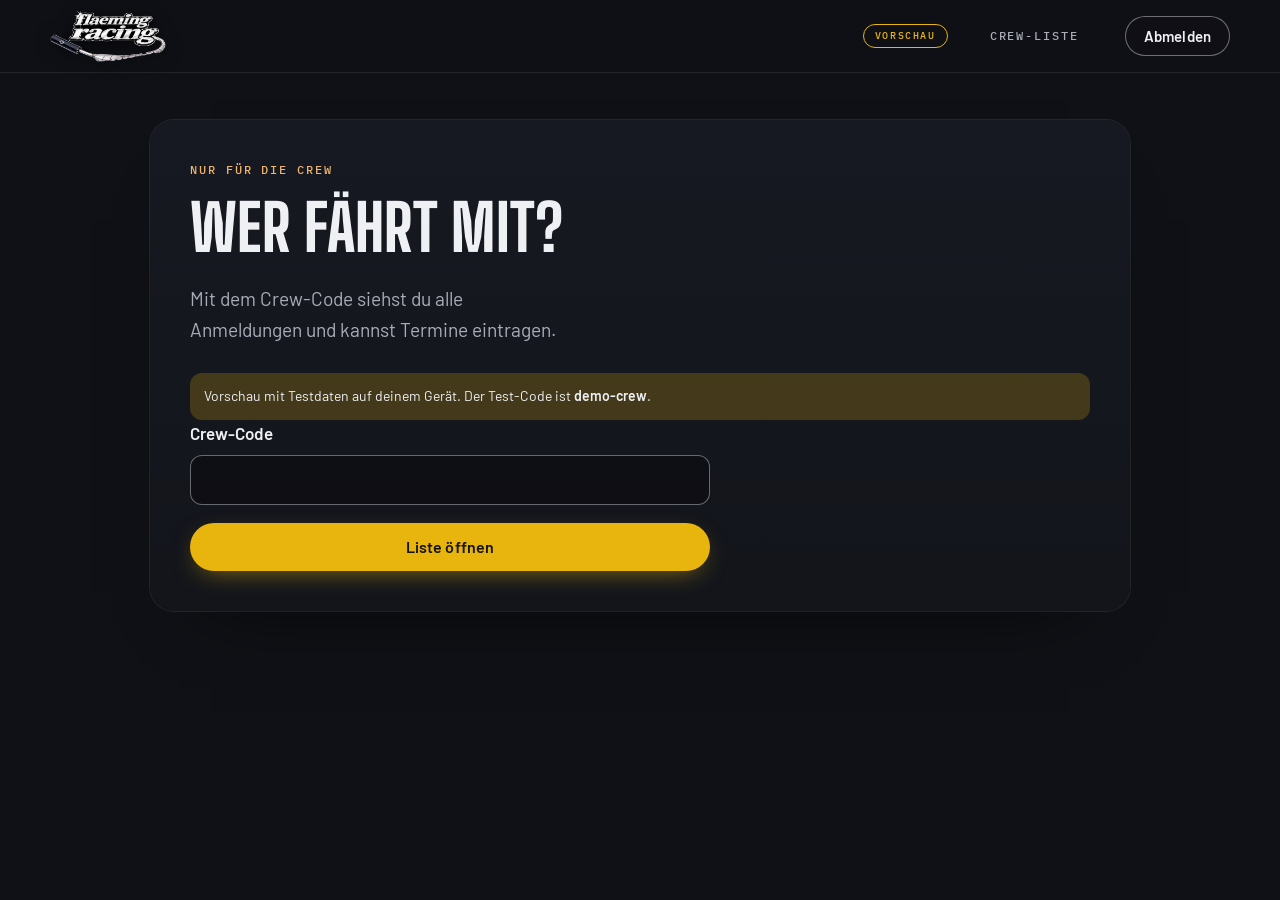
==== commit 805bb94a: "Logo mit Auspuff, Graffiti auf dem Tor, Torfahrt fluessig auf Handys Co-Authored-By: Claude Opus 5.5" ====
--- a/crew.html
+++ b/crew.html
@@ -17,7 +17,7 @@
 <body class="crew-seite">
 <header class="nav fest">
   <a class="nav-logo" href="index.html" aria-label="Zur Startseite">
-    <img src="assets/bilder/logo-schrift.png" alt="Flaeming Racing" width="756" height="294">
+    <img src="assets/bilder/logo-420.webp" srcset="assets/bilder/logo-420.webp 420w, assets/bilder/logo-840.webp 839w" sizes="120px" alt="Flaeming Racing" width="839" height="378">
   </a>
   <span class="vorschau-chip mono">Vorschau</span>
   <p class="crew-titel mono">Crew-Liste</p>
--- a/assets/css/site.css
+++ b/assets/css/site.css
@@ -50,11 +50,11 @@
 .env-glow{position:absolute;left:50%;bottom:-38vh;width:140vw;height:70vh;transform:translateX(-50%);
   background:radial-gradient(closest-side,rgba(238,180,111,.13),rgba(210,140,102,.05) 55%,rgba(238,180,111,0));
   animation:atmen 64s ease-in-out -20s infinite alternate}
-.env-haze{position:absolute;border-radius:50%;filter:blur(60px);opacity:.5}
+.env-haze{position:absolute;border-radius:50%;opacity:.5}
 .env-haze.h1{left:-10vw;top:20vh;width:60vw;height:40vh;background:radial-gradient(closest-side,rgba(143,163,194,.10),rgba(143,163,194,0));animation:ziehen 96s ease-in-out -30s infinite alternate}
 .env-haze.h2{right:-15vw;top:55vh;width:55vw;height:45vh;background:radial-gradient(closest-side,rgba(97,99,153,.12),rgba(97,99,153,0));animation:ziehen 120s ease-in-out -70s infinite alternate-reverse}
 .env-haze.h3{left:30vw;top:-10vh;width:50vw;height:35vh;background:radial-gradient(closest-side,rgba(143,163,194,.07),rgba(143,163,194,0));animation:ziehen 140s ease-in-out -10s infinite alternate}
-.env-grain{position:absolute;inset:-50%;opacity:.07;mix-blend-mode:overlay;
+.env-grain{position:absolute;inset:-50%;opacity:.04;
   background-image:url("data:image/svg+xml,%3Csvg xmlns='http://www.w3.org/2000/svg' width='160' height='160'%3E%3Cfilter id='n'%3E%3CfeTurbulence type='fractalNoise' baseFrequency='.9' numOctaves='2' stitchTiles='stitch'/%3E%3C/filter%3E%3Crect width='160' height='160' filter='url(%23n)' opacity='.8'/%3E%3C/svg%3E")}
 @keyframes atmen{from{opacity:.65;transform:translateX(-50%) scale(1)}to{opacity:1;transform:translateX(-50%) scale(1.08)}}
 @keyframes ziehen{from{transform:translate3d(0,0,0)}to{transform:translate3d(12vw,-6vh,0)}}
@@ -64,7 +64,7 @@
   padding:14px max(20px,calc((100vw - 1180px)/2));height:72px;transition:background .5s var(--ease-out),box-shadow .5s var(--ease-out),backdrop-filter .5s}
 .nav.fest{background:rgba(16,17,22,.78);backdrop-filter:blur(14px) saturate(1.2);-webkit-backdrop-filter:blur(14px) saturate(1.2);box-shadow:0 1px 0 var(--linie)}
 .nav-logo{display:block;flex:none}
-.nav-logo img{height:40px;width:auto;filter:drop-shadow(0 2px 8px rgba(0,0,0,.6))}
+.nav-logo img{height:52px;width:auto;filter:drop-shadow(0 2px 8px rgba(0,0,0,.6))}
 .nav-links{display:flex;gap:26px;margin-left:auto}
 .nav-links a{font:500 .8125rem/1 var(--f-mono);letter-spacing:.14em;text-transform:uppercase;text-decoration:none;color:var(--text-secondary);
   padding:10px 0;position:relative;transition:color .3s var(--ease-out)}
@@ -85,8 +85,8 @@
   transition:transform .35s var(--ease-out),background-color .35s var(--ease-out),border-color .35s var(--ease-out),box-shadow .35s var(--ease-out),color .35s var(--ease-out)}
 .btn-gelb{background:var(--accent);color:var(--accent-text);box-shadow:0 8px 26px -10px rgba(232,180,14,.65)}
 .btn-gelb:hover{background:var(--accent-hover);transform:translateY(-2px);box-shadow:0 14px 34px -12px rgba(232,180,14,.75)}
-.btn-glas{background:rgba(238,240,243,.07);color:var(--text-primary);border-color:var(--linie-stark);backdrop-filter:blur(8px);-webkit-backdrop-filter:blur(8px)}
-.btn-glas:hover{background:rgba(238,240,243,.13);border-color:rgba(238,240,243,.6);transform:translateY(-2px)}
+.btn-glas{background:rgba(16,17,22,.5);color:var(--text-primary);border-color:var(--linie-stark)}
+.btn-glas:hover{background:rgba(48,51,62,.62);border-color:rgba(238,240,243,.6);transform:translateY(-2px)}
 .btn-klein{min-height:40px;padding:9px 18px;font-size:.9375rem}
 .btn-gross{min-height:56px;padding:16px 30px;font-size:1.0625rem;width:100%}
 .btn:active{transform:translateY(0) scale(.98)}
@@ -106,34 +106,37 @@
 .hero{position:relative}
 .wrap{position:relative;height:100vh;height:100svh;min-height:560px;overflow:hidden;
   background:#0b0b0f url('../hero/garage-offen-1920.jpg') 50% 50%/cover no-repeat}
-.stage{display:none;position:absolute;left:0;top:0;width:2752px;height:1536px;transform-origin:0 0;will-change:transform;--d:0;--w:1}
+.wrap{contain:paint}
+.stage{display:none;position:absolute;left:0;top:0;width:2752px;height:1536px;transform-origin:0 0;will-change:transform}
 .stage img{max-width:none}
 .lay{position:absolute;left:0;top:0;width:2752px;height:1536px;display:block}
-.waende{opacity:var(--w);will-change:opacity}
+/* Für Handys: keine Weichzeichner und keine Überblend-Modi in der Szene. Alles, was sich bewegt, setzt das Skript
+   direkt als transform oder opacity, damit der Grafikchip nur Ebenen verschiebt und nichts neu malen muss. */
+.waende{will-change:opacity}
 .torclip{position:absolute;left:866px;top:278px;width:1024px;height:934px;overflow:hidden}
-.torclip img{display:block;width:1024px;height:934px;transform:translate3d(0,calc(var(--d) * -934px),0);will-change:transform}
-.torglow{position:absolute;left:836px;width:1084px;top:1172px;height:80px;transform:translate3d(0,calc(var(--d) * -934px),0);
-  background:radial-gradient(ellipse 58% 46% at 50% 50%,rgba(255,176,92,.6),rgba(255,140,40,0) 70%);mix-blend-mode:screen;opacity:calc(.3 + var(--d) * .45)}
-.beam{clip-path:polygon(866px 1212px,1890px 1212px,2440px 1536px,310px 1536px);
-  background:linear-gradient(180deg,rgba(255,180,96,.36),rgba(255,150,60,.08) 70%,rgba(255,150,60,0));mix-blend-mode:screen;opacity:calc(var(--d) * .9)}
-.dunst{position:absolute;border-radius:50%;filter:blur(46px);mix-blend-mode:screen;opacity:calc(.22 + var(--d) * .6);animation:wabern 72s ease-in-out infinite alternate}
-.dunst.d1{left:640px;top:520px;width:960px;height:440px;background:radial-gradient(closest-side,rgba(150,175,215,.32),rgba(150,175,215,0));animation-delay:-14s}
-.dunst.d2{left:1440px;top:360px;width:820px;height:540px;background:radial-gradient(closest-side,rgba(140,165,210,.26),rgba(140,165,210,0));animation-duration:94s;animation-delay:-41s}
-.dunst.d3{left:880px;top:980px;width:1140px;height:320px;background:radial-gradient(closest-side,rgba(255,190,120,.24),rgba(255,190,120,0));animation-duration:82s;animation-delay:-27s}
-.dunst.d4{left:300px;top:200px;width:700px;height:500px;background:radial-gradient(closest-side,rgba(143,163,194,.16),rgba(143,163,194,0));animation-duration:110s;animation-delay:-63s}
+.torclip img{display:block;width:1024px;height:934px;will-change:transform}
+.torglow{position:absolute;left:836px;width:1084px;top:1172px;height:80px;opacity:.3;will-change:transform,opacity;
+  background:radial-gradient(ellipse 58% 46% at 50% 50%,rgba(255,176,92,.5),rgba(255,140,40,0) 70%)}
+.beam{clip-path:polygon(866px 1212px,1890px 1212px,2440px 1536px,310px 1536px);opacity:0;will-change:opacity;
+  background:linear-gradient(180deg,rgba(255,182,100,.3),rgba(255,150,60,.07) 70%,rgba(255,150,60,0))}
+.dunst-ebene{position:absolute;inset:0;opacity:.22;will-change:opacity}
+.dunst{position:absolute;border-radius:50%;animation:wabern 72s ease-in-out infinite alternate}
+.dunst.d1{left:600px;top:480px;width:1040px;height:520px;background:radial-gradient(closest-side,rgba(150,175,215,.3),rgba(150,175,215,.12) 55%,rgba(150,175,215,0));animation-delay:-14s}
+.dunst.d2{left:1420px;top:330px;width:900px;height:600px;background:radial-gradient(closest-side,rgba(140,165,210,.24),rgba(140,165,210,.1) 55%,rgba(140,165,210,0));animation-duration:94s;animation-delay:-41s}
+.dunst.d3{left:840px;top:960px;width:1220px;height:360px;background:radial-gradient(closest-side,rgba(255,190,120,.22),rgba(255,190,120,.08) 55%,rgba(255,190,120,0));animation-duration:82s;animation-delay:-27s}
 @keyframes wabern{from{transform:translate3d(-60px,12px,0) scale(1)}to{transform:translate3d(80px,-34px,0) scale(1.16)}}
 .scrim{position:absolute;inset:0;pointer-events:none;
   background:linear-gradient(180deg,rgba(10,10,16,.62) 0,rgba(10,10,16,0) 20%),radial-gradient(ellipse 120% 90% at 50% 45%,rgba(10,10,18,0) 35%,rgba(10,10,18,.62) 100%)}
 
 /* Ecken-Abdunklung: nur während Band 2 (links) und Band 3 (rechts) zu sehen, damit der helle Boden die Schrift nicht schluckt */
-.ecke{display:none;position:absolute;inset:0;pointer-events:none;opacity:var(--e,0)}
+.ecke{display:none;position:absolute;inset:0;pointer-events:none;opacity:0;will-change:opacity}
 .ecke-l{background:radial-gradient(ellipse 95% 85% at 0% 100%,rgba(5,5,10,.86) 0%,rgba(5,5,10,.74) 50%,rgba(5,5,10,0) 88%)}
 .ecke-r{background:radial-gradient(ellipse 95% 85% at 100% 100%,rgba(5,5,10,.86) 0%,rgba(5,5,10,.74) 50%,rgba(5,5,10,0) 88%)}
 html.scrub .ecke{display:block}
 
 /* Bänder über der Szene */
 .bands{display:none}
-.band{position:absolute;isolation:isolate;opacity:0;text-shadow:var(--tshadow);--k:0}
+.band{position:absolute;isolation:isolate;opacity:0;text-shadow:var(--tshadow);--k:0;will-change:opacity,transform}
 .band::before{content:"";position:absolute;inset:-18% -12%;z-index:-1;pointer-events:none;opacity:calc(.25 + .75 * var(--k));
   background:radial-gradient(ellipse 66% 60% at 50% 50%,rgba(5,5,10,var(--sa,.66)) 0%,rgba(5,5,10,calc(var(--sa,.66) * .66)) 46%,rgba(5,5,10,0) 76%)}
 .band .btn{text-shadow:none}
@@ -147,7 +150,7 @@
    Band 4 bleibt in der Toröffnung über Himmel und Baumspitzen. So reicht wenig Abdunklung, und die Torkanten,
    das Chrom und der Abendhimmel bleiben sichtbar. */
 .b1::before,.b4::before{inset:-24% -14%;background:radial-gradient(ellipse 72% 72% at 50% 50%,rgba(5,5,10,var(--sa)) 0%,rgba(5,5,10,var(--sa)) 58%,rgba(5,5,10,0) 100%)}
-.b1{width:min(640px,46vw);translate:0 calc(var(--hub,0) * -1px)}
+.b1{width:min(640px,46vw)}
 .b1 .h-held{font-size:clamp(2.2rem,4.9vw,5.6rem)}
 .b4{width:min(600px,40vw)}
 .b4 .h-held{font-size:clamp(2.2rem,4.4vw,4.6rem)}
@@ -179,7 +182,7 @@
 .statisch .knoepfe{justify-content:center;margin-top:26px}
 
 .cue{display:none;position:absolute;left:50%;bottom:28px;transform:translateX(-50%);flex-direction:column;align-items:center;gap:10px;
-  font:500 .6875rem/1 var(--f-mono);letter-spacing:.2em;text-transform:uppercase;color:var(--text-primary);text-shadow:var(--tshadow);opacity:var(--cue,1);transition:opacity .4s}
+  font:500 .6875rem/1 var(--f-mono);letter-spacing:.2em;text-transform:uppercase;color:var(--text-primary);text-shadow:var(--tshadow);transition:opacity .4s}
 .cue i{width:1px;height:42px;background:linear-gradient(180deg,rgba(238,240,243,.9),rgba(238,240,243,0));animation:tropfen 2.4s var(--ease-io) -1s infinite}
 @keyframes tropfen{0%{transform:scaleY(0);transform-origin:top}45%{transform:scaleY(1);transform-origin:top}55%{transform:scaleY(1);transform-origin:bottom}100%{transform:scaleY(0);transform-origin:bottom}}
 .ring{display:none;position:absolute;right:22px;bottom:22px;width:30px;height:30px;color:var(--glow);transform:rotate(-90deg);transition:opacity .6s var(--ease-out)}
@@ -199,7 +202,7 @@
 .auspuff{position:absolute;inset:0;width:100%;height:100%;overflow:visible}
 .rohr{fill:none;stroke:url(#chrom);stroke-width:10;stroke-linecap:butt;stroke-linejoin:round}
 .rohr-kante{fill:none;stroke:#07080b;stroke-width:13;stroke-linecap:butt;stroke-linejoin:round}
-.rohr-glut{fill:none;stroke:rgba(238,180,111,.22);stroke-width:22;stroke-linecap:round;filter:blur(10px)}
+.rohr-glut{fill:none;stroke:rgba(238,180,111,.09);stroke-width:24;stroke-linecap:round}
 .rohr-ende{fill:#1b1d23;stroke:#c9cdd3;stroke-width:3}
 
 /* ---------- Abschnitte allgemein ---------- */
@@ -378,7 +381,7 @@
 .fuss{width:var(--rand);margin:0 auto;padding:72px 0 calc(48px + env(safe-area-inset-bottom));border-top:1px solid var(--linie);
   display:grid;gap:18px;justify-items:center;text-align:center}
 .fuss-oben{display:grid;gap:12px;justify-items:center}
-.fuss-logo{width:150px;height:auto}
+.fuss-logo{width:200px;height:auto}
 .fuss-oben p{margin:0;color:var(--text-secondary)}
 .fuss-links{display:flex;flex-wrap:wrap;gap:8px 26px;justify-content:center}
 .fuss-links a{color:var(--text-primary);text-decoration:none;font-weight:500;padding:8px 2px;border-bottom:1px solid transparent;transition:border-color .3s}
@@ -393,6 +396,7 @@
 
 /* ---------- Touch ---------- */
 @media (pointer:coarse){
+  .nav.fest{backdrop-filter:none;-webkit-backdrop-filter:none;background:rgba(16,17,22,.94)}
   .btn{min-height:48px}
   .nav-links a{padding:14px 0}
   .fuss-links a{padding:12px 4px}
@@ -410,9 +414,9 @@
   .nachricht{padding:0}
 }
 @media (max-width:720px){
-  :root{--rand:calc(100vw - 32px)}
+  :root{--rand:calc(100vw - 32px);--tshadow:0 1px 2px rgba(5,5,10,.92),0 4px 16px rgba(5,5,10,.75)}
   .nav{height:64px;padding:12px 16px}
-  .nav-logo img{height:34px}
+  .nav-logo img{height:44px}
   .b1,.b2,.b3,.b4{left:16px;right:16px;width:auto;transform:none;text-align:center;top:13vh;bottom:auto}
   html.scrub .ecke{display:none}
   .b2{--sa:.84} .b3{--sa:.84;top:25vh}
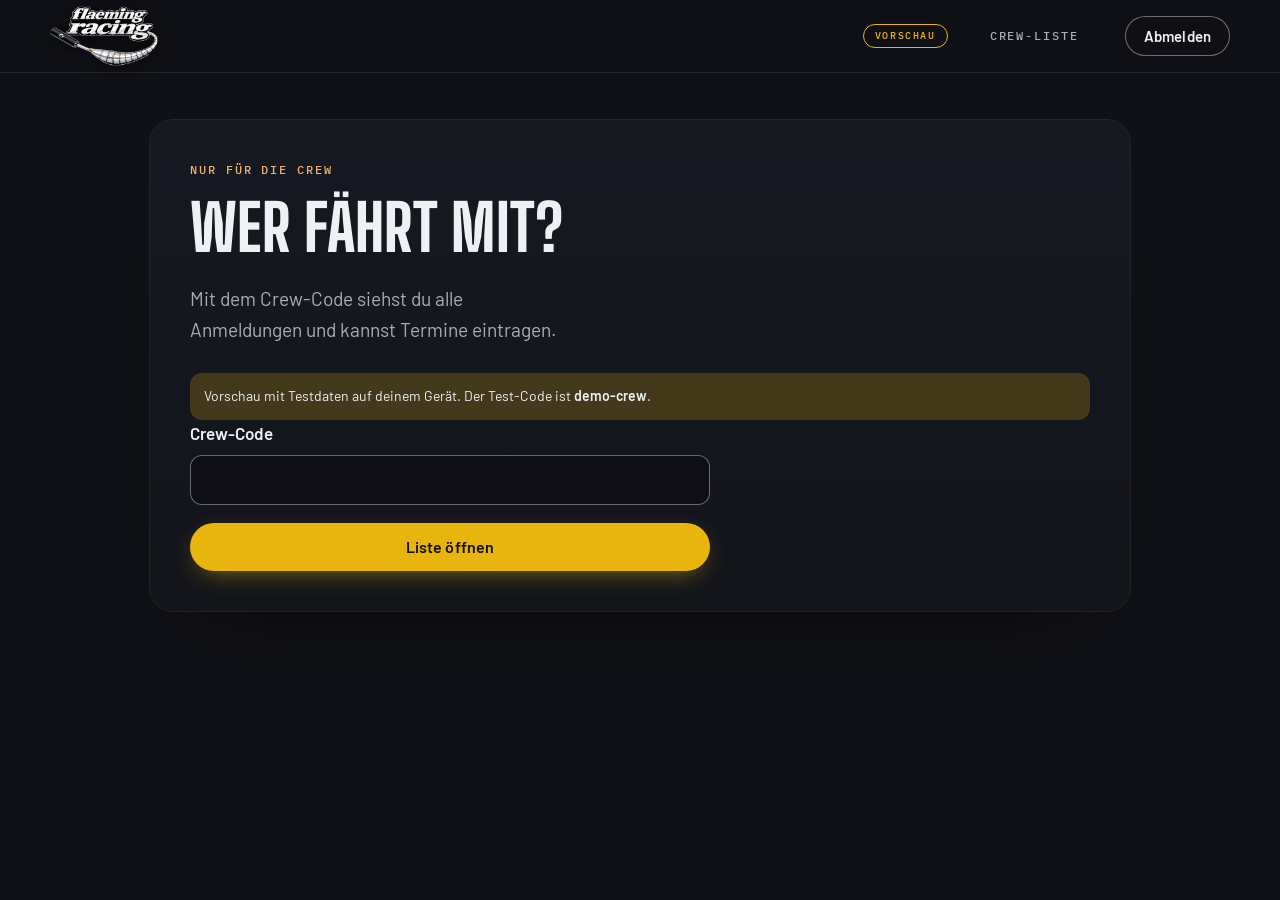
==== commit d9396f7b: "Logo aus Finns Bild, runde Plakette scharf, Graffiti mit vollstaendiger Birne Co-Authored-By: Claude" ====
--- a/crew.html
+++ b/crew.html
@@ -17,7 +17,7 @@
 <body class="crew-seite">
 <header class="nav fest">
   <a class="nav-logo" href="index.html" aria-label="Zur Startseite">
-    <img src="assets/bilder/logo-420.webp" srcset="assets/bilder/logo-420.webp 420w, assets/bilder/logo-840.webp 839w" sizes="120px" alt="Flaeming Racing" width="839" height="378">
+    <img src="assets/bilder/logo-360.webp" srcset="assets/bilder/logo-360.webp 360w, assets/bilder/logo-720.webp 721w" sizes="110px" alt="Flaeming Racing" width="721" height="400">
   </a>
   <span class="vorschau-chip mono">Vorschau</span>
   <p class="crew-titel mono">Crew-Liste</p>
--- a/assets/css/site.css
+++ b/assets/css/site.css
@@ -64,7 +64,7 @@
   padding:14px max(20px,calc((100vw - 1180px)/2));height:72px;transition:background .5s var(--ease-out),box-shadow .5s var(--ease-out),backdrop-filter .5s}
 .nav.fest{background:rgba(16,17,22,.78);backdrop-filter:blur(14px) saturate(1.2);-webkit-backdrop-filter:blur(14px) saturate(1.2);box-shadow:0 1px 0 var(--linie)}
 .nav-logo{display:block;flex:none}
-.nav-logo img{height:52px;width:auto;filter:drop-shadow(0 2px 8px rgba(0,0,0,.6))}
+.nav-logo img{height:60px;width:auto;filter:drop-shadow(0 2px 8px rgba(0,0,0,.6))}
 .nav-links{display:flex;gap:26px;margin-left:auto}
 .nav-links a{font:500 .8125rem/1 var(--f-mono);letter-spacing:.14em;text-transform:uppercase;text-decoration:none;color:var(--text-secondary);
   padding:10px 0;position:relative;transition:color .3s var(--ease-out)}
@@ -381,7 +381,7 @@
 .fuss{width:var(--rand);margin:0 auto;padding:72px 0 calc(48px + env(safe-area-inset-bottom));border-top:1px solid var(--linie);
   display:grid;gap:18px;justify-items:center;text-align:center}
 .fuss-oben{display:grid;gap:12px;justify-items:center}
-.fuss-logo{width:200px;height:auto}
+.fuss-logo{width:220px;height:auto}
 .fuss-oben p{margin:0;color:var(--text-secondary)}
 .fuss-links{display:flex;flex-wrap:wrap;gap:8px 26px;justify-content:center}
 .fuss-links a{color:var(--text-primary);text-decoration:none;font-weight:500;padding:8px 2px;border-bottom:1px solid transparent;transition:border-color .3s}
@@ -416,7 +416,7 @@
 @media (max-width:720px){
   :root{--rand:calc(100vw - 32px);--tshadow:0 1px 2px rgba(5,5,10,.92),0 4px 16px rgba(5,5,10,.75)}
   .nav{height:64px;padding:12px 16px}
-  .nav-logo img{height:44px}
+  .nav-logo img{height:50px}
   .b1,.b2,.b3,.b4{left:16px;right:16px;width:auto;transform:none;text-align:center;top:13vh;bottom:auto}
   html.scrub .ecke{display:none}
   .b2{--sa:.84} .b3{--sa:.84;top:25vh}
